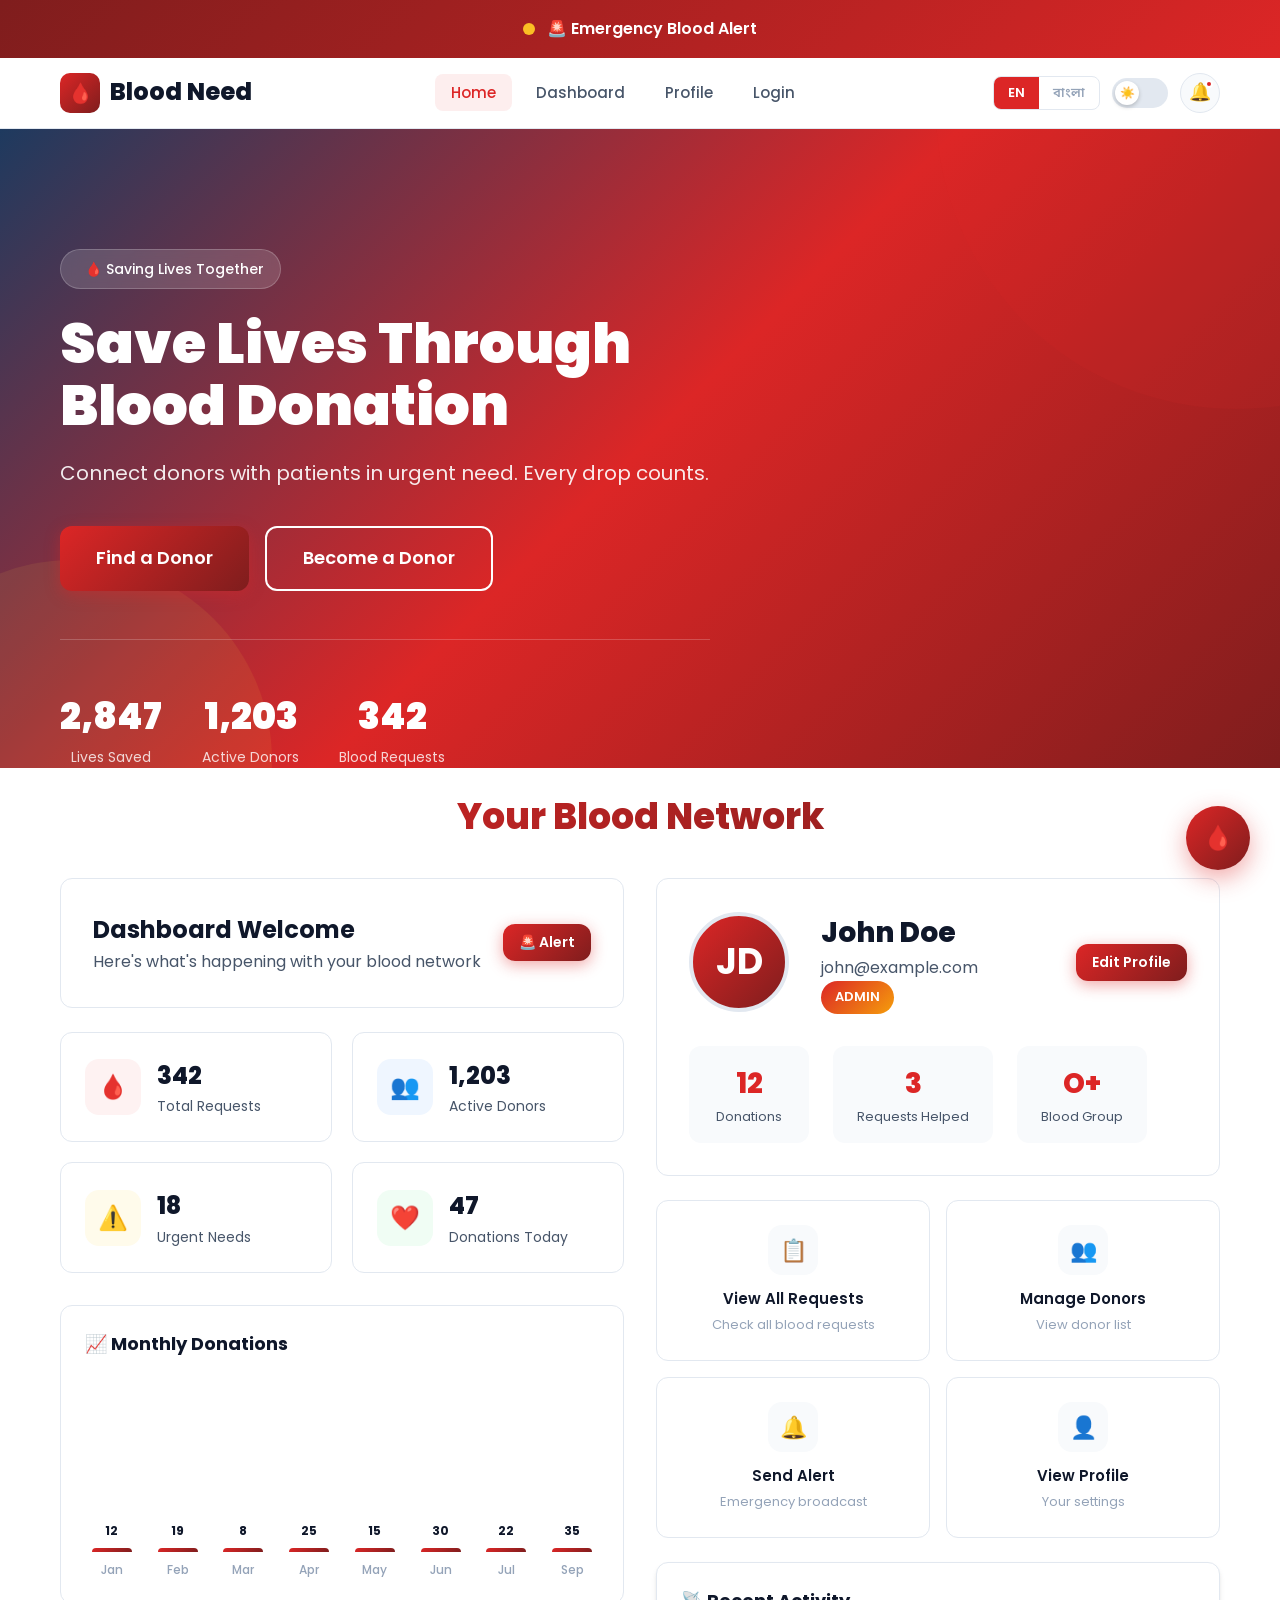
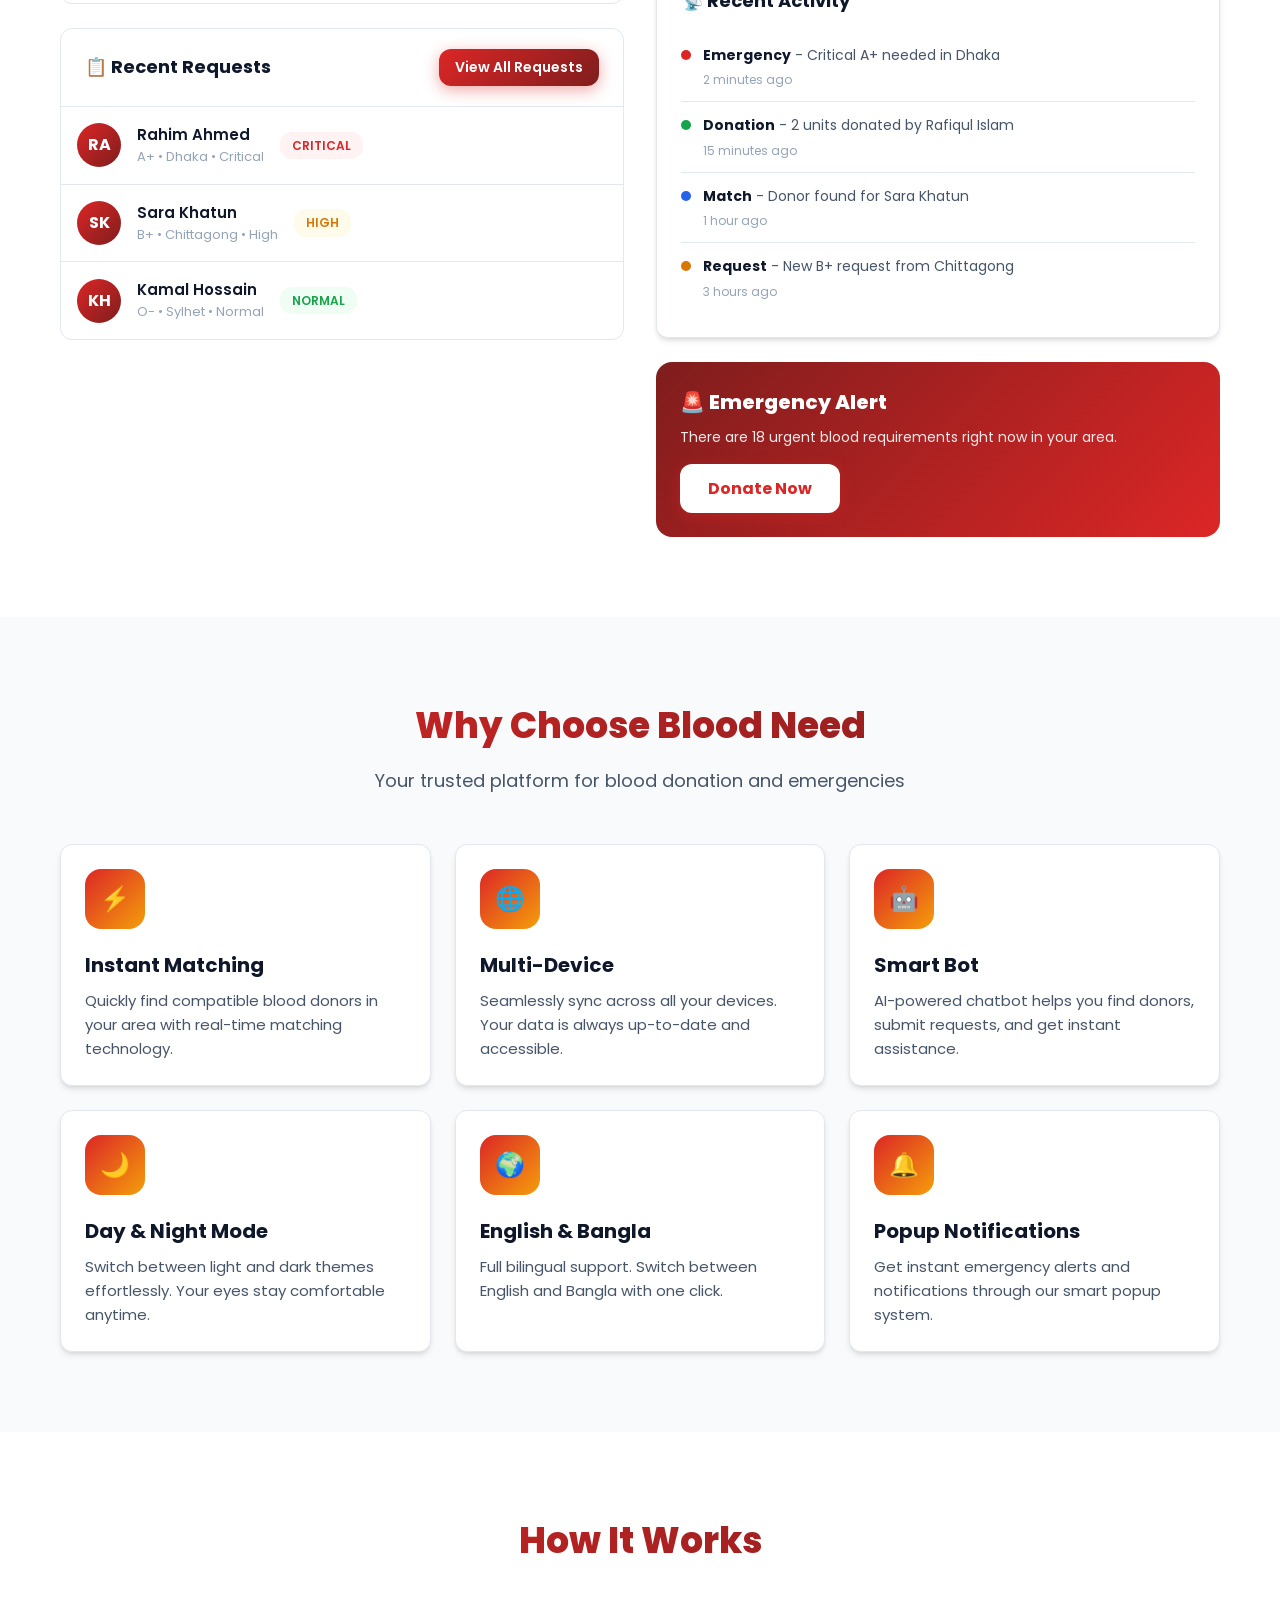
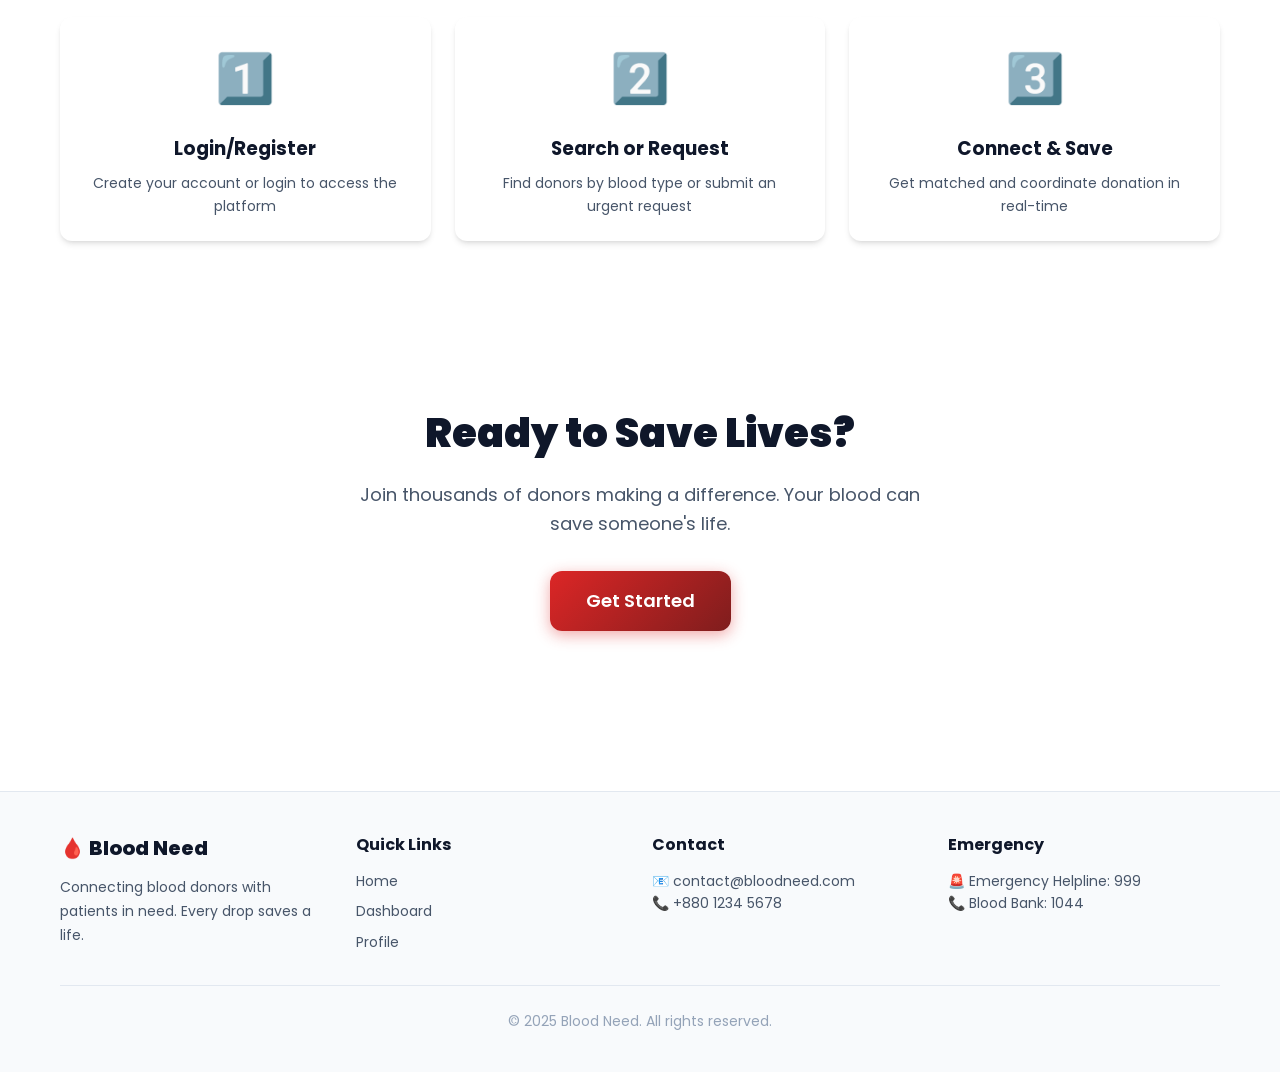
==== index.html @ 708a399f "feat: Blood Need mini project - dashboard, profile, bot, theme, i18n" ====
<!DOCTYPE html>
<html lang="en" data-theme="light">
<head>
    <meta charset="UTF-8">
    <meta name="viewport" content="width=device-width, initial-scale=1.0">
    <title>Blood Need - Save Lives Through Donation</title>
    <link rel="stylesheet" href="resources/static/css/style.css">
    <link rel="stylesheet" href="resources/static/css/dashboard.css">
    <link rel="stylesheet" href="resources/static/css/profile.css">
    <script src="resources/static/js/i18n.js" defer></script>
    <script src="resources/static/js/main.js" defer></script>
    <script src="resources/static/js/bot.js" defer></script>
</head>
<body>
    <!-- Emergency Banner -->
    <div class="emergency-banner">
        <div class="container">
            <span class="pulse-dot"></span>
            <span>🚨 Emergency Blood Alert</span>
        </div>
    </div>

    <!-- Navigation -->
    <nav class="navbar" id="navbar">
        <div class="nav-container">
            <a href="index.html" class="nav-brand">
                <div class="logo-icon">🩸</div>
                <span>Blood Need</span>
            </a>
            <ul class="nav-links">
                <li><a href="index.html" class="active">Home</a></li>
                <li><a href="dashboard.html">Dashboard</a></li>
                <li><a href="profile.html">Profile</a></li>
                <li><a href="login.html">Login</a></li>
            </ul>
            <div class="nav-actions">
            </div>
        </div>
    </nav>

    <!-- Hero Section -->
    <section class="hero" style="padding-bottom:0;">
        <div class="container">
            <div class="hero-content">
                <div class="hero-badge">
                    <span class="pulse-dot"></span>
                    <span>🩸 Saving Lives Together</span>
                </div>
                <h1 data-i18n="heroTitle">Save Lives Through Blood Donation</h1>
                <p data-i18n="heroSubtitle">Connect donors with patients in urgent need. Every drop counts. Join thousands who make a difference every day.</p>
                <div class="hero-buttons">
                    <a href="dashboard.html" class="btn btn-primary btn-lg" data-i18n="findDonor">Find a Donor</a>
                    <a href="login.html" class="btn btn-outline btn-lg" data-i18n="becomeDonor">Become a Donor</a>
                </div>
                <div class="hero-stats">
                    <div class="stat-item">
                        <div class="stat-number">2,847</div>
                        <div class="stat-label" data-i18n="livesSaved">Lives Saved</div>
                    </div>
                    <div class="stat-item">
                        <div class="stat-number">1,203</div>
                        <div class="stat-label" data-i18n="activeDonors">Active Donors</div>
                    </div>
                    <div class="stat-item">
                        <div class="stat-number">342</div>
                        <div class="stat-label" data-i18n="bloodRequests">Blood Requests</div>
                    </div>
                </div>
            </div>
        </div>
    </section>

    <!-- Dashboard + Profile Combined Section -->
    <section class="section" style="padding-top:20px;">
        <div class="container">
            <h2 class="section-title" style="margin-bottom:32px;">Your Blood Network</h2>
            <div class="grid-2" style="gap:32px;">
                
                <!-- Dashboard Side -->
                <div>
                    <div class="dashboard-welcome" style="margin-bottom:24px;">
                        <div>
                            <h2 data-i18n="dashboardWelcome">Dashboard Welcome</h2>
                            <p class="text-secondary" data-i18n="dashboardSubtitle">Your blood network overview</p>
                        </div>
                        <button class="btn btn-primary btn-sm" onclick="showEmergency()">🚨 Alert</button>
                    </div>

                    <!-- Stats -->
                    <div class="stats-grid" id="homeStats">
                        <div class="stat-card">
                            <div class="stat-icon red">🩸</div>
                            <div class="stat-info">
                                <h4>342</h4>
                                <p>Total Requests</p>
                            </div>
                        </div>
                        <div class="stat-card">
                            <div class="stat-icon blue">👥</div>
                            <div class="stat-info">
                                <h4>1,203</h4>
                                <p>Active Donors</p>
                            </div>
                        </div>
                        <div class="stat-card">
                            <div class="stat-icon yellow">⚠️</div>
                            <div class="stat-info">
                                <h4>18</h4>
                                <p>Urgent Needs</p>
                            </div>
                        </div>
                        <div class="stat-card">
                            <div class="stat-icon green">❤️</div>
                            <div class="stat-info">
                                <h4>47</h4>
                                <p>Donations Today</p>
                            </div>
                        </div>
                    </div>

                    <!-- Chart -->
                    <div class="chart-area" style="margin-bottom:24px;">
                        <h3>📈 Monthly Donations</h3>
                        <div class="chart-bars">
                            <div class="chart-bar-wrapper"><div class="chart-bar-value">12</div><div class="chart-bar" style="height:30%"></div><div class="chart-bar-label">Jan</div></div>
                            <div class="chart-bar-wrapper"><div class="chart-bar-value">19</div><div class="chart-bar" style="height:48%"></div><div class="chart-bar-label">Feb</div></div>
                            <div class="chart-bar-wrapper"><div class="chart-bar-value">8</div><div class="chart-bar" style="height:20%"></div><div class="chart-bar-label">Mar</div></div>
                            <div class="chart-bar-wrapper"><div class="chart-bar-value">25</div><div class="chart-bar" style="height:63%"></div><div class="chart-bar-label">Apr</div></div>
                            <div class="chart-bar-wrapper"><div class="chart-bar-value">15</div><div class="chart-bar" style="height:38%"></div><div class="chart-bar-label">May</div></div>
                            <div class="chart-bar-wrapper"><div class="chart-bar-value">30</div><div class="chart-bar" style="height:75%"></div><div class="chart-bar-label">Jun</div></div>
                            <div class="chart-bar-wrapper"><div class="chart-bar-value">22</div><div class="chart-bar" style="height:55%"></div><div class="chart-bar-label">Jul</div></div>
                            <div class="chart-bar-wrapper"><div class="chart-bar-value">35</div><div class="chart-bar" style="height:88%"></div><div class="chart-bar-label">Sep</div></div>
                        </div>
                    </div>

                    <!-- Recent Requests -->
                    <div class="table-container">
                        <div class="table-header">
                            <h3>📋 Recent Requests</h3>
                            <button class="btn btn-sm btn-primary" data-i18n="viewRequests">View All</button>
                        </div>
                        <div class="donor-list-item">
                            <div class="donor-avatar">RA</div>
                            <div class="donor-info">
                                <h5>Rahim Ahmed</h5>
                                <p>A+ • Dhaka • Critical</p>
                            </div>
                            <span class="request-urgency critical">CRITICAL</span>
                        </div>
                        <div class="donor-list-item">
                            <div class="donor-avatar">SK</div>
                            <div class="donor-info">
                                <h5>Sara Khatun</h5>
                                <p>B+ • Chittagong • High</p>
                            </div>
                            <span class="request-urgency high">HIGH</span>
                        </div>
                        <div class="donor-list-item">
                            <div class="donor-avatar">KH</div>
                            <div class="donor-info">
                                <h5>Kamal Hossain</h5>
                                <p>O- • Sylhet • Normal</p>
                            </div>
                            <span class="request-urgency normal">NORMAL</span>
                        </div>
                    </div>
                </div>

                <!-- Profile Side -->
                <div>
                    <div class="profile-card">
                        <div class="profile-header">
                            <div class="profile-avatar" id="homeProfileAvatar">JD</div>
                            <div class="profile-info">
                                <h1 id="homeProfileName">John Doe</h1>
                                <p class="text-secondary" id="homeProfileEmail">john@example.com</p>
                                <span class="profile-role-badge admin" id="homeProfileRole">ADMIN</span>
                            </div>
                            <button class="btn btn-primary btn-sm" style="margin-left:auto;" onclick="window.location.href='profile.html'">Edit Profile</button>
                        </div>
                        <div class="profile-stats-row">
                            <div class="profile-stat-mini">
                                <div class="number">12</div>
                                <div class="label">Donations</div>
                            </div>
                            <div class="profile-stat-mini">
                                <div class="number">3</div>
                                <div class="label">Requests Helped</div>
                            </div>
                            <div class="profile-stat-mini">
                                <div class="number">O+</div>
                                <div class="label">Blood Group</div>
                            </div>
                        </div>
                    </div>

                    <!-- Quick Actions -->
                    <div class="quick-actions" style="margin-bottom:24px;">
                        <div class="quick-action-card" onclick="window.location.href='dashboard.html'">
                            <div class="qa-icon">📋</div>
                            <h4 data-i18n="viewRequests">View Requests</h4>
                            <p>Check all blood requests</p>
                        </div>
                        <div class="quick-action-card">
                            <div class="qa-icon">👥</div>
                            <h4 data-i18n="manageDonors">Manage Donors</h4>
                            <p>View donor list</p>
                        </div>
                        <div class="quick-action-card">
                            <div class="qa-icon">🔔</div>
                            <h4 data-i18n="sendAlert">Send Alert</h4>
                            <p>Emergency broadcast</p>
                        </div>
                        <div class="quick-action-card" onclick="window.location.href='profile.html'">
                            <div class="qa-icon">👤</div>
                            <h4 data-i18n="viewProfile">Profile</h4>
                            <p>Your settings</p>
                        </div>
                    </div>

                    <!-- Activity -->
                    <div class="card">
                        <h3 style="font-size:18px;font-weight:700;margin-bottom:16px;">📡 Recent Activity</h3>
                        <div class="activity-item">
                            <div class="activity-dot red"></div>
                            <div>
                                <div class="activity-text"><strong>Emergency</strong> - Critical A+ needed in Dhaka</div>
                                <div class="activity-time">2 minutes ago</div>
                            </div>
                        </div>
                        <div class="activity-item">
                            <div class="activity-dot green"></div>
                            <div>
                                <div class="activity-text"><strong>Donation</strong> - 2 units donated by Rafiqul Islam</div>
                                <div class="activity-time">15 minutes ago</div>
                            </div>
                        </div>
                        <div class="activity-item">
                            <div class="activity-dot blue"></div>
                            <div>
                                <div class="activity-text"><strong>Match</strong> - Donor found for Sara Khatun</div>
                                <div class="activity-time">1 hour ago</div>
                            </div>
                        </div>
                        <div class="activity-item">
                            <div class="activity-dot yellow"></div>
                            <div>
                                <div class="activity-text"><strong>Request</strong> - New B+ request from Chittagong</div>
                                <div class="activity-time">3 hours ago</div>
                            </div>
                        </div>
                    </div>

                    <!-- Emergency Alert Card -->
                    <div style="background:linear-gradient(135deg,#7f1d1d,#dc2626);border-radius:16px;padding:24px;margin-top:24px;color:white;">
                        <h3 style="font-size:20px;font-weight:800;margin-bottom:8px;">🚨 Emergency Alert</h3>
                        <p style="opacity:0.9;font-size:14px;margin-bottom:16px;">There are 18 urgent blood requirements right now in your area.</p>
                        <button class="btn btn-primary" style="background:white;color:#dc2626;font-weight:700;" onclick="showEmergency()">Donate Now</button>
                    </div>
                </div>
            </div>
        </div>
    </section>

    <!-- Features Section -->
    <section class="section" style="background: var(--bg-secondary);">
        <div class="container">
            <h2 class="section-title" data-i18n="whyUs">Why Choose Blood Need</h2>
            <p class="section-subtitle">Your trusted platform for blood donation and emergencies</p>
            <div class="grid-3">
                <div class="card feature-card">
                    <div class="feature-icon">⚡</div>
                    <h3 data-i18n="feature1Title">Instant Matching</h3>
                    <p data-i18n="feature1Desc">Quickly find compatible blood donors in your area with real-time matching technology.</p>
                </div>
                <div class="card feature-card">
                    <div class="feature-icon">🌐</div>
                    <h3 data-i18n="feature2Title">Multi-Device</h3>
                    <p data-i18n="feature2Desc">Seamlessly sync across all your devices. Your data is always up-to-date and accessible.</p>
                </div>
                <div class="card feature-card">
                    <div class="feature-icon">🤖</div>
                    <h3 data-i18n="feature3Title">Smart Bot</h3>
                    <p data-i18n="feature3Desc">AI-powered chatbot helps you find donors, submit requests, and get instant assistance.</p>
                </div>
                <div class="card feature-card">
                    <div class="feature-icon">🌙</div>
                    <h3>Day & Night Mode</h3>
                    <p>Switch between light and dark themes effortlessly. Your eyes stay comfortable anytime.</p>
                </div>
                <div class="card feature-card">
                    <div class="feature-icon">🌍</div>
                    <h3>English & Bangla</h3>
                    <p>Full bilingual support. Switch between English and Bangla with one click.</p>
                </div>
                <div class="card feature-card">
                    <div class="feature-icon">🔔</div>
                    <h3>Popup Notifications</h3>
                    <p>Get instant emergency alerts and notifications through our smart popup system.</p>
                </div>
            </div>
        </div>
    </section>

    <!-- How It Works -->
    <section class="section">
        <div class="container">
            <h2 class="section-title">How It Works</h2>
            <div class="grid-3" style="margin-top: 48px;">
                <div class="card text-center" style="border: none;">
                    <div style="font-size:48px;margin-bottom:16px;">1️⃣</div>
                    <h3>Login/Register</h3>
                    <p style="color:var(--text-secondary);margin-top:8px;font-size:14px;">Create your account or login to access the platform</p>
                </div>
                <div class="card text-center" style="border: none;">
                    <div style="font-size:48px;margin-bottom:16px;">2️⃣</div>
                    <h3>Search or Request</h3>
                    <p style="color:var(--text-secondary);margin-top:8px;font-size:14px;">Find donors by blood type or submit an urgent request</p>
                </div>
                <div class="card text-center" style="border: none;">
                    <div style="font-size:48px;margin-bottom:16px;">3️⃣</div>
                    <h3>Connect & Save</h3>
                    <p style="color:var(--text-secondary);margin-top:8px;font-size:14px;">Get matched and coordinate donation in real-time</p>
                </div>
            </div>
        </div>
    </section>

    <!-- CTA -->
    <section class="section" style="padding: 80px 0;">
        <div class="container text-center">
            <h2 style="font-size:40px;font-weight:900;margin-bottom:16px;">Ready to Save Lives?</h2>
            <p style="color:var(--text-secondary);font-size:18px;margin-bottom:32px;max-width:600px;margin-left:auto;margin-right:auto;">Join thousands of donors making a difference. Your blood can save someone's life.</p>
            <a href="login.html" class="btn btn-primary btn-lg">Get Started</a>
        </div>
    </section>

    <!-- Footer -->
    <footer style="background: var(--bg-secondary); border-top: 1px solid var(--border); padding: 40px 0; margin-top: 80px;">
        <div class="container">
            <div class="grid-4">
                <div>
                    <h3 style="font-size:20px;font-weight:800;margin-bottom:12px;">🩸 Blood Need</h3>
                    <p style="color:var(--text-secondary);font-size:14px;line-height:1.7;">Connecting blood donors with patients in need. Every drop saves a life.</p>
                </div>
                <div>
                    <h4 style="font-weight:700;margin-bottom:12px;">Quick Links</h4>
                    <div style="display:flex;flex-direction:column;gap:8px;">
                        <a href="index.html" style="color:var(--text-secondary);text-decoration:none;font-size:14px;">Home</a>
                        <a href="dashboard.html" style="color:var(--text-secondary);text-decoration:none;font-size:14px;">Dashboard</a>
                        <a href="profile.html" style="color:var(--text-secondary);text-decoration:none;font-size:14px;">Profile</a>
                    </div>
                </div>
                <div>
                    <h4 style="font-weight:700;margin-bottom:12px;">Contact</h4>
                    <p style="color:var(--text-secondary);font-size:14px;">📧 contact@bloodneed.com</p>
                    <p style="color:var(--text-secondary);font-size:14px;">📞 +880 1234 5678</p>
                </div>
                <div>
                    <h4 style="font-weight:700;margin-bottom:12px;">Emergency</h4>
                    <p style="color:var(--text-secondary);font-size:14px;">🚨 Emergency Helpline: 999</p>
                    <p style="color:var(--text-secondary);font-size:14px;">📞 Blood Bank: 1044</p>
                </div>
            </div>
            <div style="text-align:center;margin-top:32px;padding-top:24px;border-top:1px solid var(--border);color:var(--text-muted);font-size:14px;">
                © 2025 Blood Need. All rights reserved.
            </div>
        </div>
    </footer>

    <script>
        document.addEventListener('DOMContentLoaded', function() {
            if (typeof BloodBot !== 'undefined') new BloodBot();
            if (typeof ThemeManager !== 'undefined') new ThemeManager();
            if (typeof LanguageManager !== 'undefined') new LanguageManager();
            
            // Set profile data from localStorage
            const user = JSON.parse(localStorage.getItem('bloodneed_user') || 'null');
            if (user) {
                const avatar = document.getElementById('homeProfileAvatar');
                const name = document.getElementById('homeProfileName');
                const email = document.getElementById('homeProfileEmail');
                const role = document.getElementById('homeProfileRole');
                if (avatar) avatar.textContent = user.name.charAt(0).toUpperCase();
                if (name) name.textContent = user.name;
                if (email) email.textContent = user.email;
                if (role) {
                    role.textContent = (user.role || 'user').toUpperCase();
                    role.className = 'profile-role-badge ' + (user.role || 'user');
                }
            }
        });

        function showEmergency() {
            const popup = document.createElement('div');
            popup.className = 'emergency-popup show';
            popup.innerHTML = `
                <div class="emergency-card">
                    <div class="emergency-icon">🚨</div>
                    <h2>Urgent: Blood Emergency!</h2>
                    <p>There is an urgent blood requirement in your area.</p>
                    <div style="display:flex;gap:12px;justify-content:center;flex-wrap:wrap;">
                        <button class="btn btn-primary" onclick="this.closest('.emergency-popup').remove()">Donate Now</button>
                        <button class="btn btn-secondary" onclick="this.closest('.emergency-popup').remove()">Remind Later</button>
                    </div>
                </div>
            `;
            document.body.appendChild(popup);
        }
    </script>
</body>
</html>
---- resources/static/css/style.css ----
@import url('https://fonts.googleapis.com/css2?family=Poppins:wght@300;400;500;600;700;800;900&family=Noto+Sans+Bengali:wght@300;400;500;600;700;800;900&display=swap');

:root {
    --primary: #dc2626;
    --primary-dark: #b91c1c;
    --primary-light: #fca5a5;
    --secondary: #1e40af;
    --accent: #f59e0b;
    --bg-primary: #ffffff;
    --bg-secondary: #f8fafc;
    --bg-card: #ffffff;
    --text-primary: #0f172a;
    --text-secondary: #475569;
    --text-muted: #94a3b8;
    --border: #e2e8f0;
    --shadow: 0 4px 6px -1px rgba(0,0,0,0.1), 0 2px 4px -2px rgba(0,0,0,0.1);
    --shadow-lg: 0 10px 15px -3px rgba(0,0,0,0.1), 0 4px 6px -4px rgba(0,0,0,0.1);
    --shadow-xl: 0 20px 25px -5px rgba(0,0,0,0.1), 0 8px 10px -6px rgba(0,0,0,0.1);
    --gradient-primary: linear-gradient(135deg, #dc2626, #7f1d1d);
    --gradient-hero: linear-gradient(135deg, #1e3a5f 0%, #dc2626 50%, #7f1d1d 100%);
    --radius: 12px;
    --radius-lg: 20px;
    --transition: all 0.3s cubic-bezier(0.4, 0, 0.2, 1);
}

[data-theme="dark"] {
    --bg-primary: #0f172a;
    --bg-secondary: #1e293b;
    --bg-card: #1e293b;
    --text-primary: #f1f5f9;
    --text-secondary: #cbd5e1;
    --text-muted: #64748b;
    --border: #334155;
    --shadow: 0 4px 6px -1px rgba(0,0,0,0.4), 0 2px 4px -2px rgba(0,0,0,0.3);
    --shadow-lg: 0 10px 15px -3px rgba(0,0,0,0.4), 0 4px 6px -4px rgba(0,0,0,0.3);
    --shadow-xl: 0 20px 25px -5px rgba(0,0,0,0.4), 0 8px 10px -6px rgba(0,0,0,0.3);
}

html {
    scroll-behavior: smooth;
}

* {
    margin: 0;
    padding: 0;
    box-sizing: border-box;
}

body {
    font-family: 'Poppins', 'Noto Sans Bengali', sans-serif;
    background-color: var(--bg-primary);
    color: var(--text-primary);
    line-height: 1.6;
    transition: var(--transition);
    overflow-x: hidden;
}

.container {
    max-width: 1200px;
    margin: 0 auto;
    padding: 0 20px;
}

.btn {
    display: inline-flex;
    align-items: center;
    justify-content: center;
    gap: 8px;
    padding: 12px 28px;
    border: none;
    border-radius: var(--radius);
    font-size: 16px;
    font-weight: 600;
    cursor: pointer;
    transition: var(--transition);
    text-decoration: none;
    font-family: inherit;
}

.btn-primary {
    background: var(--gradient-primary);
    color: white;
    box-shadow: 0 4px 15px rgba(220, 38, 38, 0.4);
}

.btn-primary:hover {
    transform: translateY(-2px);
    box-shadow: 0 6px 20px rgba(220, 38, 38, 0.5);
}

.btn-secondary {
    background: var(--bg-secondary);
    color: var(--text-primary);
    border: 2px solid var(--border);
}

.btn-secondary:hover {
    border-color: var(--primary);
    color: var(--primary);
}

.btn-outline {
    background: transparent;
    color: white;
    border: 2px solid white;
}

.btn-outline:hover {
    background: white;
    color: var(--primary);
}

.btn-lg {
    padding: 16px 36px;
    font-size: 18px;
}

.btn-sm {
    padding: 8px 16px;
    font-size: 14px;
}

.badge {
    display: inline-flex;
    align-items: center;
    padding: 4px 12px;
    border-radius: 20px;
    font-size: 12px;
    font-weight: 600;
}

.badge-danger {
    background: #fef2f2;
    color: #dc2626;
}

.badge-success {
    background: #f0fdf4;
    color: #16a34a;
}

.badge-warning {
    background: #fffbeb;
    color: #d97706;
}

[data-theme="dark"] .badge-danger { background: #450a0a; color: #fca5a5; }
[data-theme="dark"] .badge-success { background: #052e16; color: #86efac; }
[data-theme="dark"] .badge-warning { background: #422006; color: #fcd34d; }

.card {
    background: var(--bg-card);
    border: 1px solid var(--border);
    border-radius: var(--radius);
    padding: 24px;
    box-shadow: var(--shadow);
    transition: var(--transition);
}

.card:hover {
    box-shadow: var(--shadow-lg);
    transform: translateY(-2px);
}

.section {
    padding: 80px 0;
}

.section-title {
    font-size: 36px;
    font-weight: 800;
    text-align: center;
    margin-bottom: 12px;
    background: var(--gradient-primary);
    -webkit-background-clip: text;
    -webkit-text-fill-color: transparent;
    background-clip: text;
}

.section-subtitle {
    text-align: center;
    color: var(--text-secondary);
    font-size: 18px;
    margin-bottom: 48px;
}

.grid-2 {
    display: grid;
    grid-template-columns: repeat(2, 1fr);
    gap: 30px;
}

.grid-3 {
    display: grid;
    grid-template-columns: repeat(3, 1fr);
    gap: 24px;
}

.grid-4 {
    display: grid;
    grid-template-columns: repeat(4, 1fr);
    gap: 24px;
}

.flex { display: flex; }
.flex-center { display: flex; align-items: center; justify-content: center; }
.flex-between { display: flex; align-items: center; justify-content: space-between; }
.flex-col { flex-direction: column; }
.gap-2 { gap: 8px; }
.gap-4 { gap: 16px; }
.gap-8 { gap: 24px; }
.text-center { text-align: center; }
.text-primary { color: var(--primary); }
.text-secondary { color: var(--text-secondary); }
.font-bold { font-weight: 700; }
.font-600 { font-weight: 600; }
.text-lg { font-size: 18px; }
.text-xl { font-size: 20px; }
.text-2xl { font-size: 24px; }
.text-3xl { font-size: 32px; }
.mt-2 { margin-top: 8px; }
.mt-4 { margin-top: 16px; }
.mt-8 { margin-top: 32px; }
.mb-2 { margin-bottom: 8px; }
.mb-4 { margin-bottom: 16px; }
.mb-8 { margin-bottom: 32px; }
.w-full { width: 100%; }

.form-group {
    margin-bottom: 20px;
}

.form-label {
    display: block;
    margin-bottom: 8px;
    font-weight: 600;
    color: var(--text-primary);
    font-size: 14px;
}

.form-input {
    width: 100%;
    padding: 12px 16px;
    border: 2px solid var(--border);
    border-radius: var(--radius);
    font-size: 16px;
    font-family: inherit;
    background: var(--bg-primary);
    color: var(--text-primary);
    transition: var(--transition);
}

.form-input:focus {
    outline: none;
    border-color: var(--primary);
    box-shadow: 0 0 0 3px rgba(220, 38, 38, 0.1);
}

.form-input::placeholder {
    color: var(--text-muted);
}

.alert {
    padding: 16px 20px;
    border-radius: var(--radius);
    margin-bottom: 16px;
    display: flex;
    align-items: center;
    gap: 12px;
}

.alert-danger {
    background: #fef2f2;
    border: 1px solid #fecaca;
    color: #dc2626;
}

.alert-success {
    background: #f0fdf4;
    border: 1px: #bbf7d0;
    color: #16a34a;
}

[data-theme="dark"] .alert-danger { background: #450a0a; border-color: #7f1d1d; }
[data-theme="dark"] .alert-success { background: #052e16; border-color: #14532d; }

/* Navigation */
.navbar {
    background: var(--bg-primary);
    border-bottom: 1px solid var(--border);
    padding: 0;
    position: sticky;
    top: 0;
    z-index: 1000;
    transition: var(--transition);
}

.navbar.scrolled {
    box-shadow: var(--shadow);
    background: var(--bg-primary);
}

.nav-container {
    max-width: 1200px;
    margin: 0 auto;
    padding: 0 20px;
    display: flex;
    align-items: center;
    justify-content: space-between;
    height: 70px;
}

.nav-brand {
    display: flex;
    align-items: center;
    gap: 10px;
    font-size: 24px;
    font-weight: 800;
    color: var(--text-primary);
    text-decoration: none;
}

.nav-brand .logo-icon {
    width: 40px;
    height: 40px;
    background: var(--gradient-primary);
    border-radius: 10px;
    display: flex;
    align-items: center;
    justify-content: center;
    color: white;
    font-size: 20px;
}

.nav-links {
    display: flex;
    align-items: center;
    gap: 8px;
    list-style: none;
}

.nav-links a {
    text-decoration: none;
    color: var(--text-secondary);
    font-weight: 500;
    padding: 8px 16px;
    border-radius: 8px;
    transition: var(--transition);
    font-size: 15px;
}

.nav-links a:hover, .nav-links a.active {
    color: var(--primary);
    background: rgba(220, 38, 38, 0.08);
}

[data-theme="dark"] .nav-links a:hover, [data-theme="dark"] .nav-links a.active {
    background: rgba(220, 38, 38, 0.15);
}

.nav-actions {
    display: flex;
    align-items: center;
    gap: 12px;
}

/* Theme Toggle */
.theme-toggle {
    width: 56px;
    height: 30px;
    background: var(--border);
    border-radius: 15px;
    position: relative;
    cursor: pointer;
    transition: var(--transition);
    border: none;
}

.theme-toggle.active {
    background: var(--primary);
}

.theme-toggle .toggle-circle {
    width: 24px;
    height: 24px;
    background: white;
    border-radius: 50%;
    position: absolute;
    top: 3px;
    left: 3px;
    transition: var(--transition);
    display: flex;
    align-items: center;
    justify-content: center;
    font-size: 12px;
    box-shadow: 0 2px 4px rgba(0,0,0,0.2);
}

[data-theme="dark"] .theme-toggle .toggle-circle {
    left: 29px;
}

/* Language Toggle */
.lang-toggle {
    display: flex;
    align-items: center;
    border: 1px solid var(--border);
    border-radius: 8px;
    overflow: hidden;
}

.lang-btn {
    padding: 6px 14px;
    border: none;
    background: transparent;
    font-size: 13px;
    font-weight: 600;
    cursor: pointer;
    transition: var(--transition);
    color: var(--text-muted);
    font-family: inherit;
}

.lang-btn.active {
    background: var(--primary);
    color: white;
}

/* Notification Bell */
.notification-bell {
    position: relative;
    cursor: pointer;
    width: 40px;
    height: 40px;
    border-radius: 50%;
    display: flex;
    align-items: center;
    justify-content: center;
    background: var(--bg-secondary);
    border: 1px solid var(--border);
    transition: var(--transition);
    font-size: 18px;
}

.notification-bell:hover {
    background: rgba(220, 38, 38, 0.1);
    border-color: var(--primary);
}

.notification-dot {
    position: absolute;
    top: 6px;
    right: 6px;
    width: 8px;
    height: 8px;
    background: #dc2626;
    border-radius: 50%;
    border: 2px solid var(--bg-primary);
}

/* Hero Section */
.hero {
    background: var(--gradient-hero);
    color: white;
    padding: 120px 0 80px;
    position: relative;
    overflow: hidden;
}

.hero::before {
    content: '';
    position: absolute;
    top: -50%;
    right: -20%;
    width: 600px;
    height: 600px;
    background: rgba(220, 38, 38, 0.1);
    border-radius: 50%;
    animation: float 6s ease-in-out infinite;
}

.hero::after {
    content: '';
    position: absolute;
    bottom: -30%;
    left: -10%;
    width: 400px;
    height: 400px;
    background: rgba(253, 224, 71, 0.08);
    border-radius: 50%;
    animation: float 8s ease-in-out infinite reverse;
}

@keyframes float {
    0%, 100% { transform: translateY(0px); }
    50% { transform: translateY(-30px); }
}

.hero-content {
    position: relative;
    z-index: 1;
    max-width: 650px;
}

.hero-badge {
    display: inline-flex;
    align-items: center;
    gap: 8px;
    padding: 8px 16px;
    background: rgba(255,255,255,0.15);
    backdrop-filter: blur(10px);
    border-radius: 20px;
    font-size: 14px;
    font-weight: 500;
    margin-bottom: 24px;
    border: 1px solid rgba(255,255,255,0.2);
}

.hero h1 {
    font-size: 56px;
    font-weight: 900;
    line-height: 1.1;
    margin-bottom: 20px;
}

.hero p {
    font-size: 20px;
    opacity: 0.9;
    margin-bottom: 36px;
    line-height: 1.7;
}

.hero-buttons {
    display: flex;
    gap: 16px;
    flex-wrap: wrap;
}

.hero-stats {
    display: flex;
    gap: 40px;
    margin-top: 48px;
    padding-top: 48px;
    border-top: 1px solid rgba(255,255,255,0.2);
}

.stat-item {
    text-align: center;
}

.stat-item .stat-number {
    font-size: 36px;
    font-weight: 900;
}

.stat-item .stat-label {
    font-size: 14px;
    opacity: 0.8;
}

/* Features Section */
.feature-icon {
    width: 60px;
    height: 60px;
    background: linear-gradient(135deg, #dc2626, #f59e0b);
    border-radius: 16px;
    display: flex;
    align-items: center;
    justify-content: center;
    font-size: 24px;
    margin-bottom: 20px;
    color: white;
}

.feature-card h3 {
    font-size: 20px;
    font-weight: 700;
    margin-bottom: 8px;
}

.feature-card p {
    color: var(--text-secondary);
    font-size: 15px;
    line-height: 1.6;
}

/* Emergency Banner */
.emergency-banner {
    background: linear-gradient(135deg, #7f1d1d, #dc2626);
    color: white;
    padding: 16px 0;
    animation: pulse-banner 2s ease-in-out infinite;
}

@keyframes pulse-banner {
    0%, 100% { opacity: 1; }
    50% { opacity: 0.85; }
}

.emergency-banner .container {
    display: flex;
    align-items: center;
    justify-content: center;
    gap: 12px;
    font-weight: 600;
    font-size: 16px;
}

.emergency-banner .pulse-dot {
    width: 12px;
    height: 12px;
    background: #fbbf24;
    border-radius: 50%;
    animation: pulse-dot 1.5s ease-in-out infinite;
}

@keyframes pulse-dot {
    0%, 100% { transform: scale(1); opacity: 1; }
    50% { transform: scale(1.5); opacity: 0.5; }
}

/* Dashboard Styles */
.dashboard-layout {
    display: flex;
    min-height: calc(100vh - 70px);
}

.sidebar {
    width: 260px;
    background: var(--bg-card);
    border-right: 1px solid var(--border);
    padding: 24px 16px;
    transition: var(--transition);
    position: fixed;
    height: calc(100vh - 70px);
    overflow-y: auto;
}

.sidebar-logo {
    display: flex;
    align-items: center;
    gap: 10px;
    font-size: 20px;
    font-weight: 800;
    padding: 0 12px 24px;
    border-bottom: 1px solid var(--border);
    margin-bottom: 24px;
}

.sidebar-nav {
    list-style: none;
}

.sidebar-nav li {
    margin-bottom: 4px;
}

.sidebar-nav a {
    display: flex;
    align-items: center;
    gap: 12px;
    padding: 12px 16px;
    border-radius: 10px;
    text-decoration: none;
    color: var(--text-secondary);
    font-weight: 500;
    transition: var(--transition);
    font-size: 15px;
}

.sidebar-nav a:hover, .sidebar-nav a.active {
    background: rgba(220, 38, 38, 0.08);
    color: var(--primary);
}

[data-theme="dark"] .sidebar-nav a:hover, [data-theme="dark"] .sidebar-nav a.active {
    background: rgba(220, 38, 38, 0.15);
}

.sidebar-nav a .nav-icon {
    width: 36px;
    height: 36px;
    background: var(--bg-secondary);
    border-radius: 10px;
    display: flex;
    align-items: center;
    justify-content: center;
    font-size: 16px;
}

.sidebar-nav a.active .nav-icon {
    background: var(--primary);
    color: white;
}

.main-content {
    flex: 1;
    margin-left: 260px;
    padding: 32px;
}

.dashboard-header {
    display: flex;
    align-items: center;
    justify-content: space-between;
    margin-bottom: 32px;
    flex-wrap: wrap;
    gap: 16px;
}

.dashboard-header h1 {
    font-size: 28px;
    font-weight: 800;
}

.stats-grid {
    display: grid;
    grid-template-columns: repeat(auto-fit, minmax(240px, 1fr));
    gap: 20px;
    margin-bottom: 32px;
}

.stat-card {
    background: var(--bg-card);
    border: 1px solid var(--border);
    border-radius: var(--radius);
    padding: 24px;
    display: flex;
    align-items: center;
    gap: 16px;
    transition: var(--transition);
}

.stat-card:hover {
    box-shadow: var(--shadow-lg);
    transform: translateY(-2px);
}

.stat-card .stat-icon {
    width: 56px;
    height: 56px;
    border-radius: 14px;
    display: flex;
    align-items: center;
    justify-content: center;
    font-size: 24px;
}

.stat-card .stat-icon.red { background: #fef2f2; color: #dc2626; }
.stat-card .stat-icon.blue { background: #eff6ff; color: #2563eb; }
.stat-card .stat-icon.green { background: #f0fdf4; color: #16a34a; }
.stat-card .stat-icon.yellow { background: #fffbeb; color: #d97706; }

[data-theme="dark"] .stat-card .stat-icon.red { background: #450a0a; }
[data-theme="dark"] .stat-card .stat-icon.blue { background: #1e3a5f; }
[data-theme="dark"] .stat-card .stat-icon.green { background: #052e16; }
[data-theme="dark"] .stat-card .stat-icon.yellow { background: #422006; }

.stat-card .stat-info h4 {
    font-size: 24px;
    font-weight: 800;
}

.stat-card .stat-info p {
    color: var(--text-secondary);
    font-size: 14px;
}

/* Table */
.table-container {
    background: var(--bg-card);
    border: 1px solid var(--border);
    border-radius: var(--radius);
    overflow: hidden;
}

.table-header {
    padding: 20px 24px;
    border-bottom: 1px solid var(--border);
    display: flex;
    align-items: center;
    justify-content: space-between;
    flex-wrap: wrap;
    gap: 12px;
}

.table-header h3 {
    font-size: 18px;
    font-weight: 700;
}

table {
    width: 100%;
    border-collapse: collapse;
}

th, td {
    padding: 14px 20px;
    text-align: left;
    font-size: 14px;
}

th {
    background: var(--bg-secondary);
    font-weight: 600;
    color: var(--text-secondary);
    font-size: 12px;
    text-transform: uppercase;
    letter-spacing: 0.5px;
}

td {
    border-top: 1px solid var(--border);
}

/* Profile Page */
.profile-header {
    display: flex;
    align-items: center;
    gap: 32px;
    margin-bottom: 32px;
    flex-wrap: wrap;
}

.profile-avatar {
    width: 100px;
    height: 100px;
    border-radius: 50%;
    background: var(--gradient-primary);
    display: flex;
    align-items: center;
    justify-content: center;
    font-size: 36px;
    color: white;
    font-weight: 700;
    flex-shrink: 0;
    border: 4px solid var(--border);
}

.profile-info h1 {
    font-size: 28px;
    font-weight: 800;
}

.profile-info p {
    color: var(--text-secondary);
    font-size: 16px;
}

.profile-tabs {
    display: flex;
    gap: 4px;
    border-bottom: 2px solid var(--border);
    margin-bottom: 32px;
}

.profile-tab {
    padding: 12px 24px;
    border: none;
    background: transparent;
    font-size: 15px;
    font-weight: 600;
    color: var(--text-secondary);
    cursor: pointer;
    border-bottom: 3px solid transparent;
    margin-bottom: -2px;
    transition: var(--transition);
    font-family: inherit;
}

.profile-tab:hover {
    color: var(--primary);
}

.profile-tab.active {
    color: var(--primary);
    border-bottom-color: var(--primary);
}

/* Bot/Popup Styles */
.bot-widget {
    position: fixed;
    bottom: 30px;
    right: 30px;
    z-index: 9999;
}

.bot-trigger {
    width: 64px;
    height: 64px;
    background: var(--gradient-primary);
    border-radius: 50%;
    display: flex;
    align-items: center;
    justify-content: center;
    cursor: pointer;
    box-shadow: 0 8px 25px rgba(220, 38, 38, 0.4);
    transition: var(--transition);
    border: none;
    color: white;
    font-size: 24px;
}

.bot-trigger:hover {
    transform: scale(1.1);
    box-shadow: 0 12px 35px rgba(220, 38, 38, 0.5);
}

.bot-pulse {
    position: absolute;
    width: 64px;
    height: 64px;
    border-radius: 50%;
    background: var(--primary);
    opacity: 0;
    animation: bot-pulse-ring 2s ease-out infinite;
}

@keyframes bot-pulse-ring {
    0% { transform: scale(0.8); opacity: 0.6; }
    100% { transform: scale(1.8); opacity: 0; }
}

.bot-popup {
    position: absolute;
    bottom: 80px;
    right: 0;
    width: 380px;
    max-height: 500px;
    background: var(--bg-card);
    border-radius: var(--radius-lg);
    box-shadow: var(--shadow-xl);
    border: 1px solid var(--border);
    display: none;
    flex-direction: column;
    overflow: hidden;
    animation: slideUp 0.3s ease-out;
}

.bot-popup.show {
    display: flex;
}

@keyframes slideUp {
    from { transform: translateY(20px); opacity: 0; }
    to { transform: translateY(0); opacity: 1; }
}

.bot-popup-header {
    background: var(--gradient-primary);
    color: white;
    padding: 16px 20px;
    display: flex;
    align-items: center;
    justify-content: space-between;
}

.bot-popup-header h4 {
    font-size: 16px;
    font-weight: 700;
    display: flex;
    align-items: center;
    gap: 8px;
}

.bot-popup-close {
    background: rgba(255,255,255,0.2);
    border: none;
    color: white;
    width: 28px;
    height: 28px;
    border-radius: 50%;
    cursor: pointer;
    font-size: 16px;
    display: flex;
    align-items: center;
    justify-content: center;
    transition: var(--transition);
}

.bot-popup-close:hover {
    background: rgba(255,255,255,0.3);
}

.bot-popup-body {
    flex: 1;
    padding: 20px;
    overflow-y: auto;
    max-height: 350px;
}

.bot-message {
    margin-bottom: 16px;
    padding: 12px 16px;
    border-radius: 12px;
    max-width: 85%;
    font-size: 14px;
    line-height: 1.5;
}

.bot-message.bot {
    background: var(--bg-secondary);
    border-bottom-left-radius: 4px;
    align-self: flex-start;
}

.bot-message.user {
    background: var(--primary);
    color: white;
    margin-left: auto;
    border-bottom-right-radius: 4px;
}

.bot-input-area {
    padding: 16px;
    border-top: 1px solid var(--border);
    display: flex;
    gap: 8px;
}

.bot-input-area input {
    flex: 1;
    padding: 10px 14px;
    border: 2px solid var(--border);
    border-radius: 24px;
    font-size: 14px;
    font-family: inherit;
    background: var(--bg-primary);
    color: var(--text-primary);
    transition: var(--transition);
}

.bot-input-area input:focus {
    outline: none;
    border-color: var(--primary);
}

.bot-input-area button {
    width: 40px;
    height: 40px;
    background: var(--primary);
    border: none;
    border-radius: 50%;
    color: white;
    cursor: pointer;
    font-size: 16px;
    display: flex;
    align-items: center;
    justify-content: center;
    transition: var(--transition);
}

.bot-input-area button:hover {
    background: var(--primary-dark);
}

/* Emergency Popup */
.emergency-popup {
    position: fixed;
    top: 0;
    left: 0;
    width: 100%;
    height: 100%;
    background: rgba(0,0,0,0.6);
    z-index: 10000;
    display: none;
    align-items: center;
    justify-content: center;
    backdrop-filter: blur(4px);
}

.emergency-popup.show {
    display: flex;
    animation: fadeIn 0.3s ease-out;
}

@keyframes fadeIn {
    from { opacity: 0; }
    to { opacity: 1; }
}

.emergency-card {
    background: var(--bg-card);
    border-radius: var(--radius-lg);
    padding: 40px;
    max-width: 500px;
    width: 90%;
    text-align: center;
    box-shadow: var(--shadow-xl);
    border: 2px solid var(--primary);
    animation: scaleIn 0.3s ease-out;
}

@keyframes scaleIn {
    from { transform: scale(0.8); opacity: 0; }
    to { transform: scale(1); opacity: 1; }
}

.emergency-card .emergency-icon {
    font-size: 64px;
    margin-bottom: 16px;
}

.emergency-card h2 {
    font-size: 28px;
    font-weight: 800;
    margin-bottom: 12px;
    color: var(--primary);
}

.emergency-card p {
    color: var(--text-secondary);
    margin-bottom: 24px;
    font-size: 16px;
}

/* Login Page */
.login-page {
    min-height: 100vh;
    display: flex;
    align-items: center;
    justify-content: center;
    background: var(--bg-secondary);
    padding: 20px;
}

.login-container {
    width: 100%;
    max-width: 440px;
}

.login-card {
    background: var(--bg-card);
    border: 1px solid var(--border);
    border-radius: var(--radius-lg);
    padding: 40px;
    box-shadow: var(--shadow-xl);
}

.login-header {
    text-align: center;
    margin-bottom: 32px;
}

.login-header .logo {
    width: 70px;
    height: 70px;
    background: var(--gradient-primary);
    border-radius: 20px;
    display: flex;
    align-items: center;
    justify-content: center;
    font-size: 32px;
    color: white;
    margin: 0 auto 20px;
}

.login-header h1 {
    font-size: 28px;
    font-weight: 800;
    margin-bottom: 8px;
}

.login-header p {
    color: var(--text-secondary);
    font-size: 16px;
}

.login-divider {
    display: flex;
    align-items: center;
    gap: 16px;
    margin: 24px 0;
    color: var(--text-muted);
    font-size: 14px;
}

.login-divider::before, .login-divider::after {
    content: '';
    flex: 1;
    height: 1px;
    background: var(--border);
}

.login-footer {
    text-align: center;
    margin-top: 24px;
    color: var(--text-secondary);
    font-size: 14px;
}

.login-footer a {
    color: var(--primary);
    font-weight: 600;
    text-decoration: none;
}

/* Responsive */
@media (max-width: 1024px) {
    .grid-3 { grid-template-columns: repeat(2, 1fr); }
    .grid-4 { grid-template-columns: repeat(2, 1fr); }
}

@media (max-width: 768px) {
    .hero h1 { font-size: 36px; }
    .hero-stats { flex-direction: column; gap: 20px; }
    .sidebar { display: none; }
    .main-content { margin-left: 0; }
    .nav-links { display: none; }
    .grid-2 { grid-template-columns: 1fr; }
    .grid-3 { grid-template-columns: 1fr; }
    .grid-4 { grid-template-columns: 1fr; }
    .bot-popup { width: 320px; right: -20px; }
    .profile-header { flex-direction: column; text-align: center; }
    .stats-grid { grid-template-columns: repeat(2, 1fr); }
}

@media (max-width: 480px) {
    .hero { padding: 80px 0 60px; }
    .hero h1 { font-size: 28px; }
    .hero-buttons { flex-direction: column; }
    .stats-grid { grid-template-columns: 1fr; }
    .bot-popup { width: calc(100vw - 40px); right: -10px; }
}
---- resources/static/css/dashboard.css ----
/* Dashboard-specific styles */

.dashboard-page {
    padding: 32px;
}

.dashboard-welcome {
    background: var(--bg-card);
    border: 1px solid var(--border);
    border-radius: var(--radius);
    padding: 32px;
    margin-bottom: 24px;
    display: flex;
    align-items: center;
    justify-content: space-between;
    flex-wrap: wrap;
    gap: 20px;
}

.dashboard-welcome h2 {
    font-size: 24px;
    font-weight: 700;
}

.dashboard-welcome p {
    color: var(--text-secondary);
    font-size: 16px;
}

/* Quick Actions */
.quick-actions {
    display: grid;
    grid-template-columns: repeat(auto-fit, minmax(200px, 1fr));
    gap: 16px;
    margin-bottom: 32px;
}

.quick-action-card {
    background: var(--bg-card);
    border: 1px solid var(--border);
    border-radius: var(--radius);
    padding: 24px;
    text-align: center;
    cursor: pointer;
    transition: var(--transition);
}

.quick-action-card:hover {
    border-color: var(--primary);
    box-shadow: var(--shadow-lg);
    transform: translateY(-2px);
}

.quick-action-card .qa-icon {
    width: 50px;
    height: 50px;
    margin: 0 auto 12px;
    background: var(--bg-secondary);
    border-radius: 14px;
    display: flex;
    align-items: center;
    justify-content: center;
    font-size: 22px;
}

.quick-action-card h4 {
    font-size: 15px;
    font-weight: 600;
    margin-bottom: 4px;
}

.quick-action-card p {
    font-size: 13px;
    color: var(--text-muted);
}

/* Donor List */
.donor-list-item {
    display: flex;
    align-items: center;
    gap: 16px;
    padding: 16px;
    border-bottom: 1px solid var(--border);
    transition: var(--transition);
}

.donor-list-item:last-child {
    border-bottom: none;
}

.donor-list-item:hover {
    background: var(--bg-secondary);
}

.donor-avatar {
    width: 44px;
    height: 44px;
    border-radius: 50%;
    background: var(--gradient-primary);
    display: flex;
    align-items: center;
    justify-content: center;
    color: white;
    font-weight: 700;
    font-size: 16px;
    flex-shrink: 0;
}

.donor-info h5 {
    font-size: 15px;
    font-weight: 600;
}

.donor-info p {
    font-size: 13px;
    color: var(--text-muted);
}

/* Request Card */
.request-card {
    background: var(--bg-card);
    border: 1px solid var(--border);
    border-radius: var(--radius);
    padding: 20px;
    margin-bottom: 16px;
    display: flex;
    align-items: center;
    justify-content: space-between;
    flex-wrap: wrap;
    gap: 12px;
}

.request-card .request-info h4 {
    font-size: 16px;
    font-weight: 600;
    margin-bottom: 4px;
}

.request-card .request-info p {
    font-size: 13px;
    color: var(--text-secondary);
}

.request-urgency {
    padding: 4px 12px;
    border-radius: 12px;
    font-size: 12px;
    font-weight: 600;
}

.request-urgency.critical {
    background: #fef2f2;
    color: #dc2626;
}

.request-urgency.high {
    background: #fffbeb;
    color: #d97706;
}

.request-urgency.normal {
    background: #f0fdf4;
    color: #16a34a;
}

[data-theme="dark"] .request-urgency.critical { background: #450a0a; }
[data-theme="dark"] .request-urgency.high { background: #422006; }
[data-theme="dark"] .request-urgency.normal { background: #052e16; }

/* Chart Area */
.chart-area {
    background: var(--bg-card);
    border: 1px solid var(--border);
    border-radius: var(--radius);
    padding: 24px;
    margin-bottom: 24px;
}

.chart-area h3 {
    font-size: 18px;
    font-weight: 700;
    margin-bottom: 20px;
}

.chart-bars {
    display: flex;
    align-items: flex-end;
    gap: 12px;
    height: 200px;
    padding-top: 16px;
}

.chart-bar-wrapper {
    flex: 1;
    display: flex;
    flex-direction: column;
    align-items: center;
    gap: 8px;
}

.chart-bar {
    width: 100%;
    max-width: 40px;
    border-radius: 6px 6px 0 0;
    background: var(--gradient-primary);
    transition: height 0.6s ease-out;
    min-height: 4px;
}

.chart-bar-label {
    font-size: 12px;
    color: var(--text-muted);
    font-weight: 500;
}

.chart-bar-value {
    font-size: 12px;
    font-weight: 700;
    color: var(--text-primary);
}

/* Activity Feed */
.activity-item {
    display: flex;
    gap: 12px;
    padding: 12px 0;
    border-bottom: 1px solid var(--border);
}

.activity-item:last-child { border-bottom: none; }

.activity-dot {
    width: 10px;
    height: 10px;
    border-radius: 50%;
    margin-top: 6px;
    flex-shrink: 0;
}

.activity-dot.red { background: #dc2626; }
.activity-dot.green { background: #16a34a; }
.activity-dot.blue { background: #2563eb; }
.activity-dot.yellow { background: #d97706; }

.activity-text {
    font-size: 14px;
    color: var(--text-secondary);
}

.activity-text strong {
    color: var(--text-primary);
}

.activity-time {
    font-size: 12px;
    color: var(--text-muted);
    margin-top: 4px;
}

@media (max-width: 768px) {
    .dashboard-page { padding: 16px; }
    .dashboard-welcome { flex-direction: column; text-align: center; }
    .quick-actions { grid-template-columns: repeat(2, 1fr); }
}
---- resources/static/css/profile.css ----
/* Profile-specific styles */
.profile-page {
    padding: 40px 32px;
}

.profile-card {
    background: var(--bg-card);
    border: 1px solid var(--border);
    border-radius: var(--radius);
    padding: 32px;
    margin-bottom: 24px;
}

.profile-card h3 {
    font-size: 20px;
    font-weight: 700;
    margin-bottom: 20px;
    padding-bottom: 12px;
    border-bottom: 1px solid var(--border);
}

.profile-form-grid {
    display: grid;
    grid-template-columns: repeat(2, 1fr);
    gap: 20px;
}

.profile-form-grid .form-group {
    margin-bottom: 0;
}

.profile-role-badge {
    display: inline-flex;
    align-items: center;
    gap: 6px;
    padding: 6px 14px;
    border-radius: 20px;
    font-size: 13px;
    font-weight: 600;
}

.profile-role-badge.admin {
    background: linear-gradient(135deg, #dc2626, #f59e0b);
    color: white;
}

.profile-role-badge.user {
    background: #eff6ff;
    color: #2563eb;
}

[data-theme="dark"] .profile-role-badge.user { background: #1e3a5f; color: #60a5fa; }

.profile-stats-row {
    display: flex;
    gap: 24px;
    flex-wrap: wrap;
}

.profile-stat-mini {
    text-align: center;
    padding: 16px 24px;
    background: var(--bg-secondary);
    border-radius: var(--radius);
    min-width: 120px;
}

.profile-stat-mini .number {
    font-size: 28px;
    font-weight: 800;
    color: var(--primary);
}

.profile-stat-mini .label {
    font-size: 13px;
    color: var(--text-secondary);
}

/* Responsive profile */
@media (max-width: 768px) {
    .profile-form-grid { grid-template-columns: 1fr; }
    .profile-stats-row { flex-direction: column; }
}
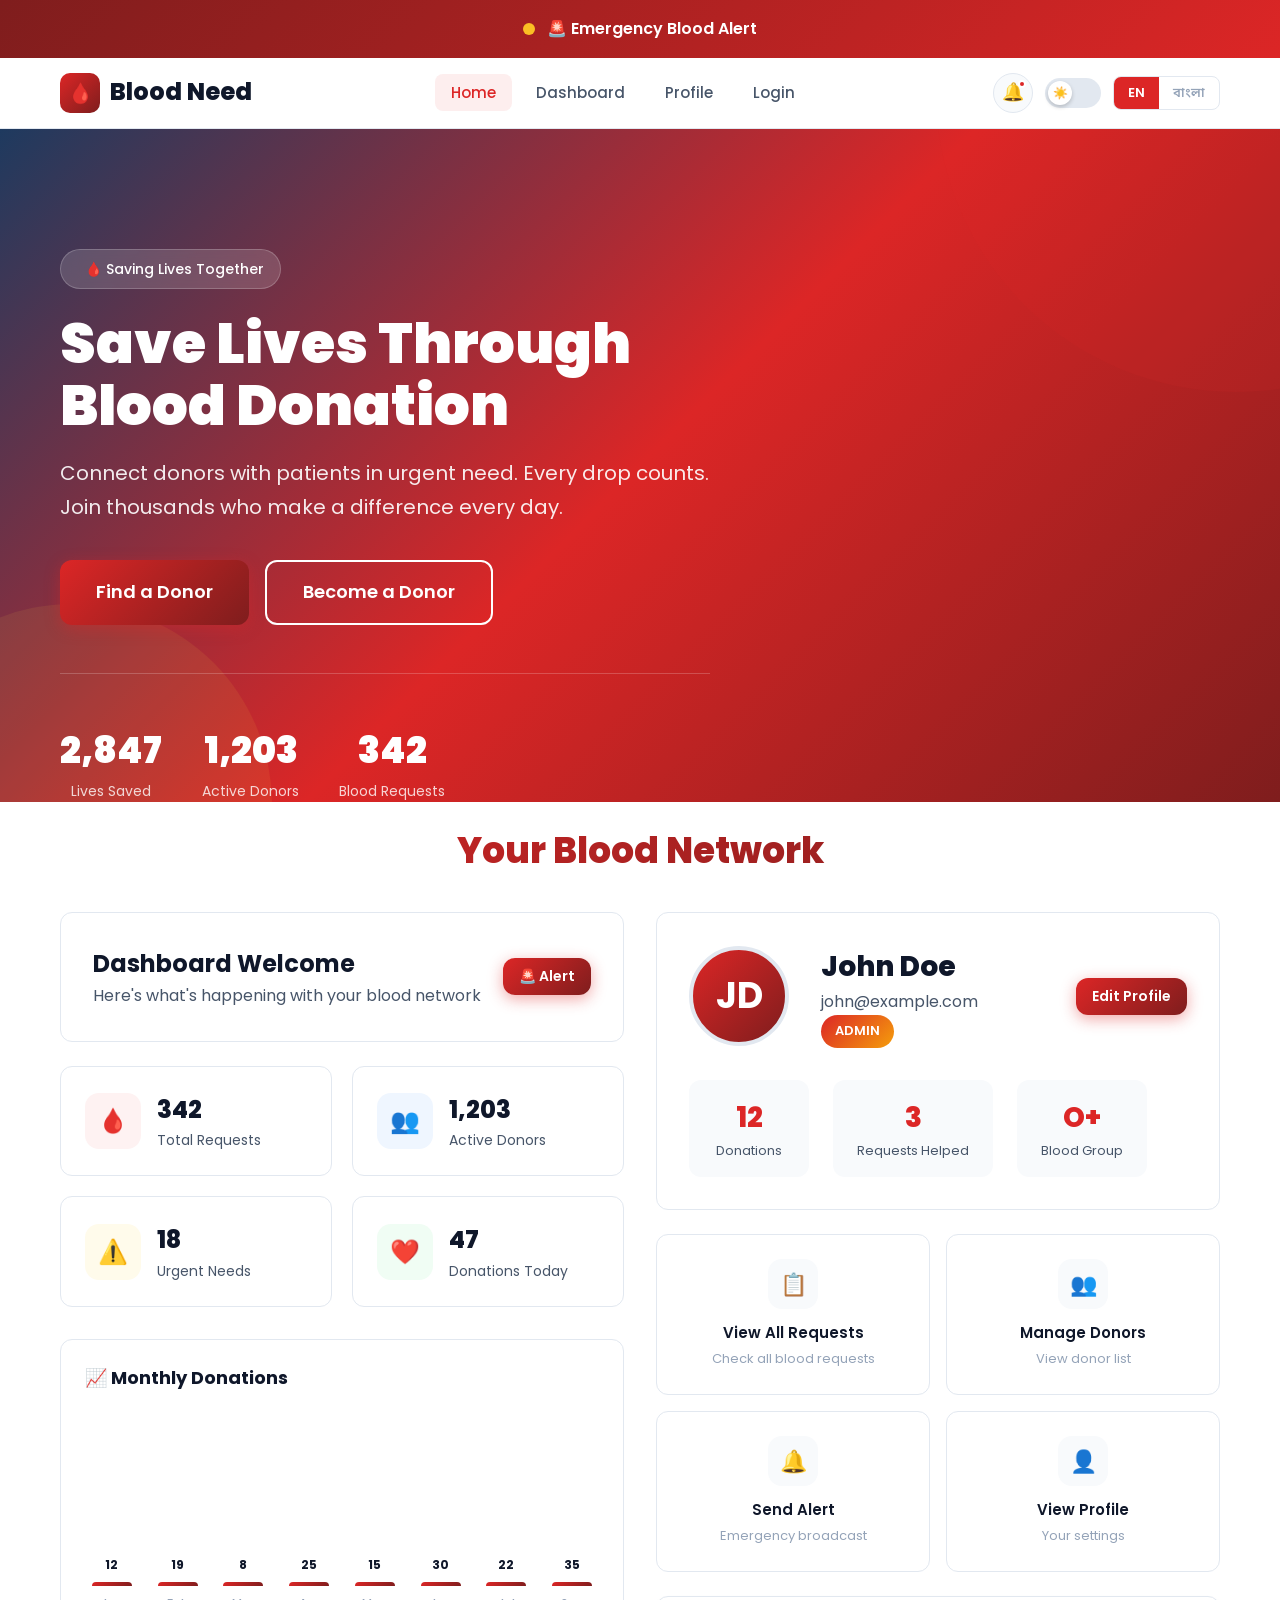
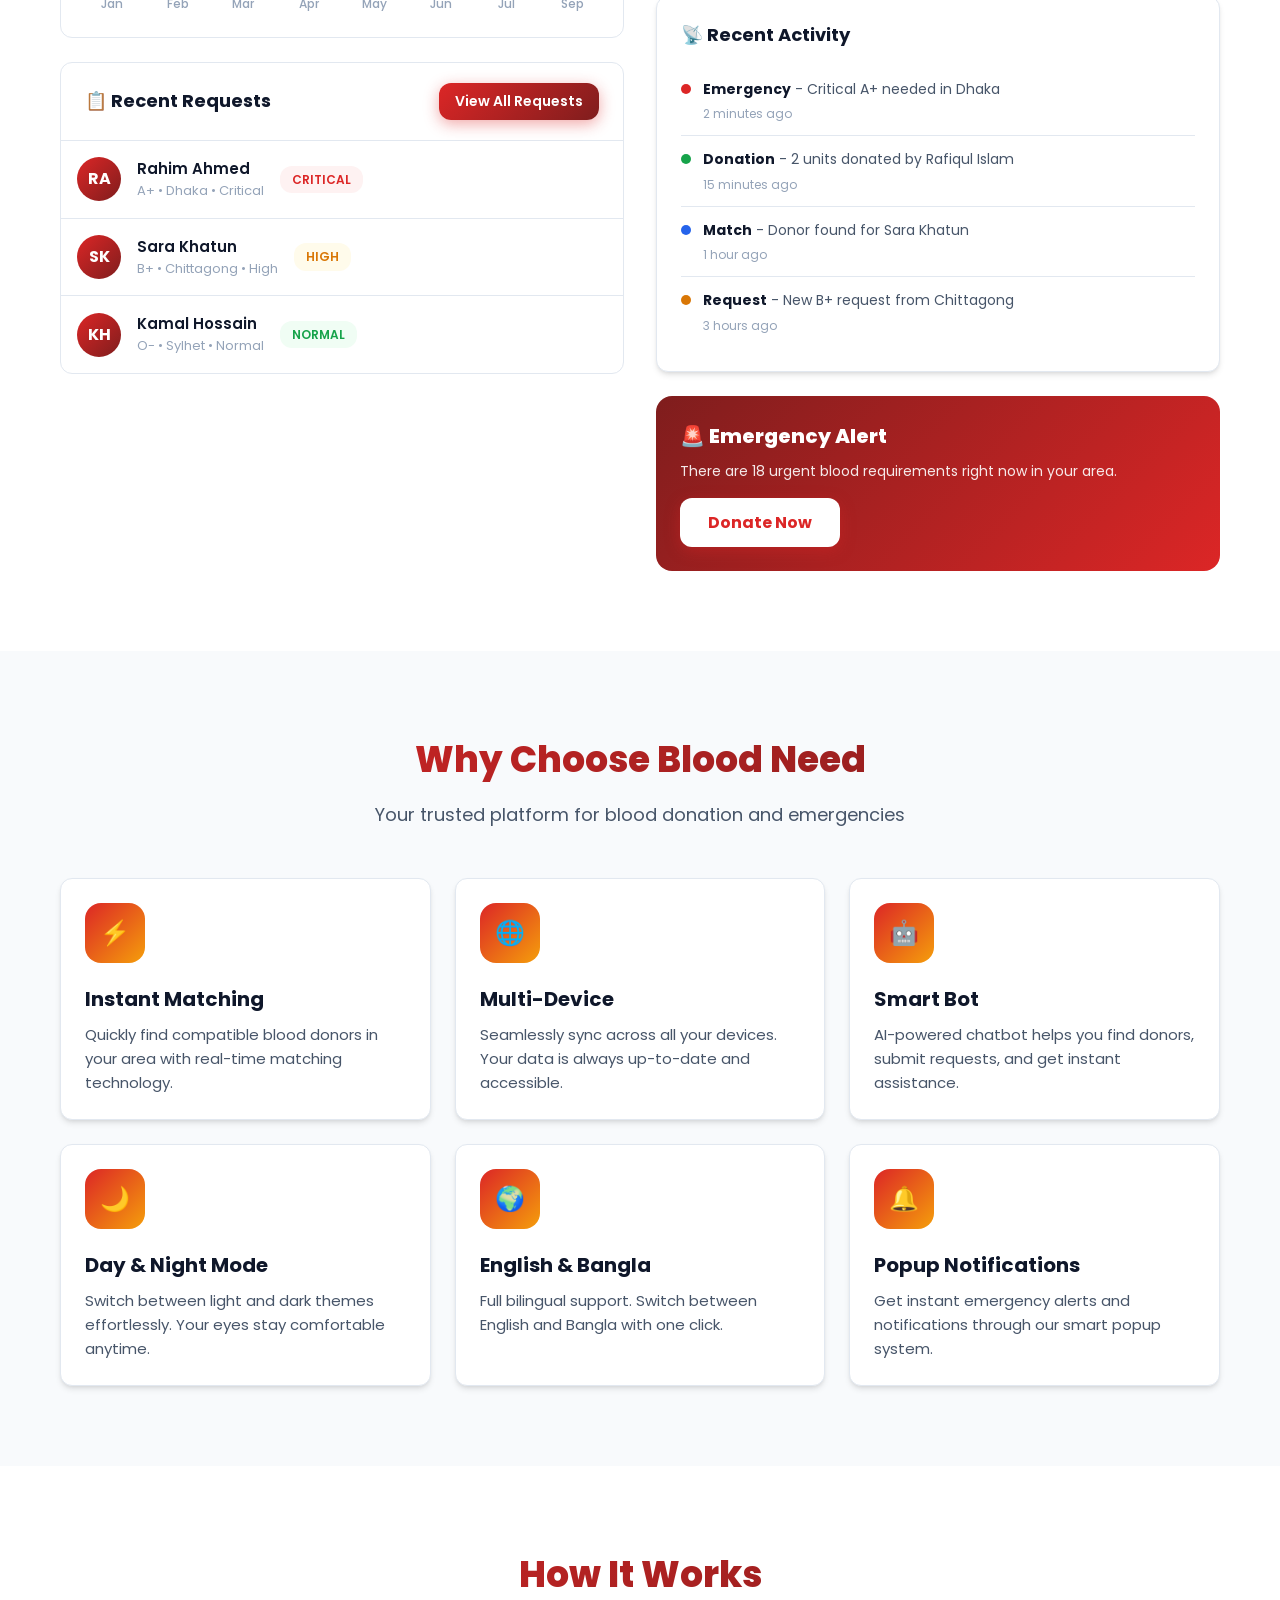
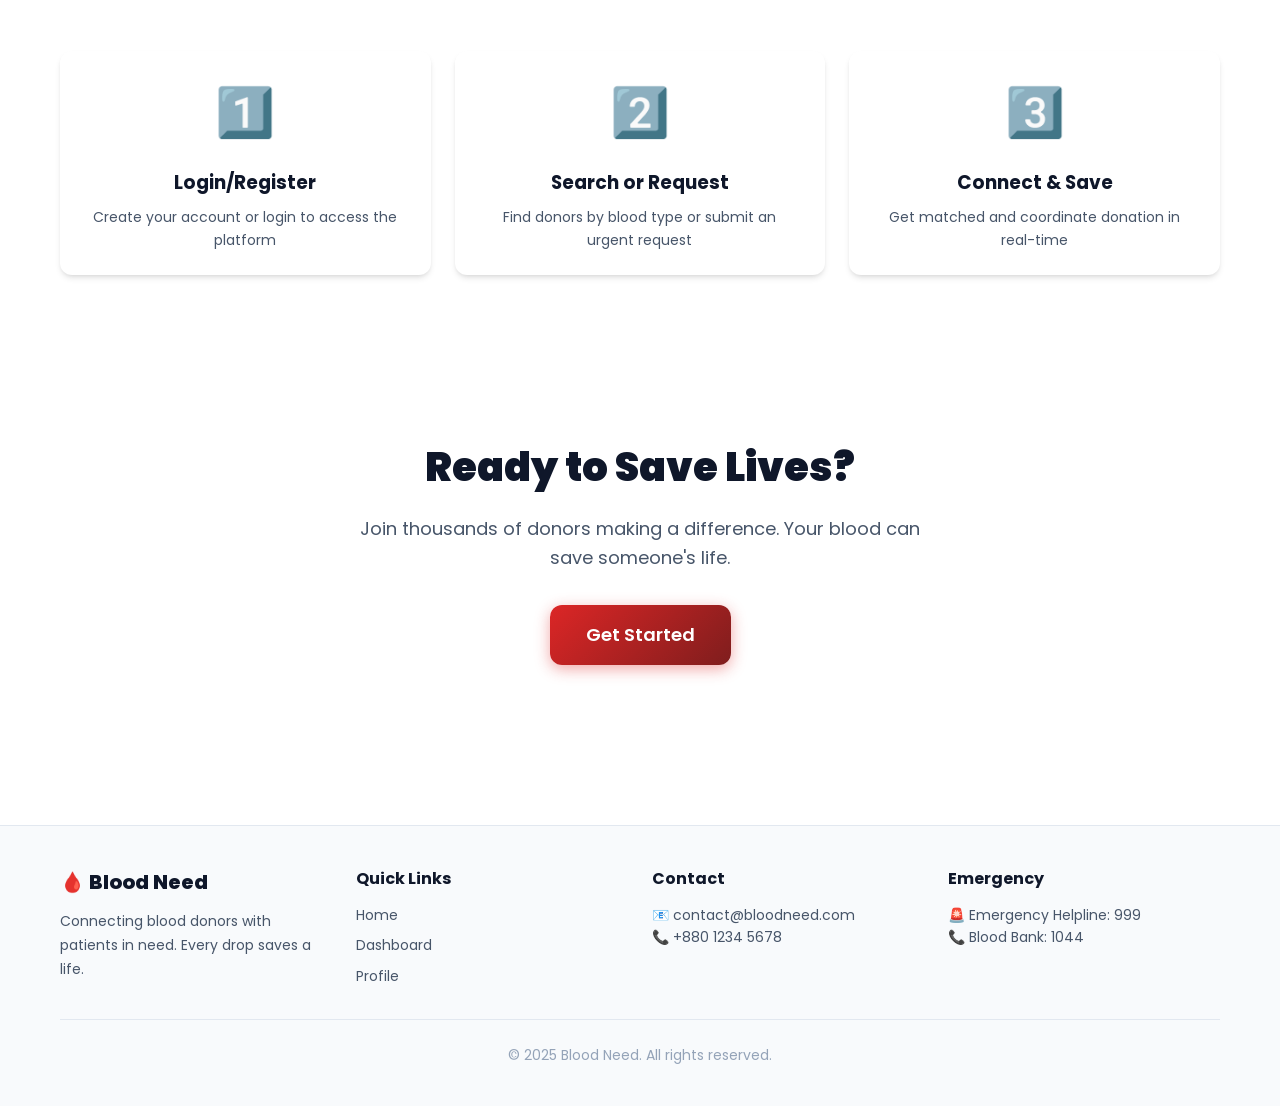
==== commit bd63e328: "fix: localStorage error handling, initLanguage on load, toggle emoji via CSS, remove template litera" ====
--- a/index.html
+++ b/index.html
@@ -368,45 +368,26 @@
         </div>
     </footer>
 
-    <script>
-        document.addEventListener('DOMContentLoaded', function() {
-            if (typeof BloodBot !== 'undefined') new BloodBot();
-            if (typeof ThemeManager !== 'undefined') new ThemeManager();
-            if (typeof LanguageManager !== 'undefined') new LanguageManager();
-            
-            // Set profile data from localStorage
-            const user = JSON.parse(localStorage.getItem('bloodneed_user') || 'null');
-            if (user) {
-                const avatar = document.getElementById('homeProfileAvatar');
-                const name = document.getElementById('homeProfileName');
-                const email = document.getElementById('homeProfileEmail');
-                const role = document.getElementById('homeProfileRole');
-                if (avatar) avatar.textContent = user.name.charAt(0).toUpperCase();
-                if (name) name.textContent = user.name;
-                if (email) email.textContent = user.email;
-                if (role) {
-                    role.textContent = (user.role || 'user').toUpperCase();
-                    role.className = 'profile-role-badge ' + (user.role || 'user');
+        <script>
+            document.addEventListener('DOMContentLoaded', function() {
+                if (typeof initLanguage === 'function') initLanguage();
+                if (typeof BloodBot !== 'undefined') new BloodBot();
+                if (typeof ThemeManager !== 'undefined') new ThemeManager();
+                if (typeof LanguageManager !== 'undefined') new LanguageManager();
+                if (typeof DashboardManager !== 'undefined') { const dm = new DashboardManager(); dm.renderStats('homeStats'); dm.renderRequests('homeRequests'); }
+                try { var _user = JSON.parse(localStorage.getItem('bloodneed_user') || 'null'); } catch(e) { var _user = null; }
+                if (_user) {
+                    const avatar = document.getElementById('homeProfileAvatar');
+                    const name = document.getElementById('homeProfileName');
+                    const email = document.getElementById('homeProfileEmail');
+                    const role = document.getElementById('homeProfileRole');
+                    if (avatar) avatar.textContent = _user.name.charAt(0).toUpperCase();
+                    if (name) name.textContent = _user.name;
+                    if (email) email.textContent = _user.email;
+                    if (role) { role.textContent = (_user.role||'user').toUpperCase(); role.className = 'profile-role-badge '+(_user.role||'user'); }
                 }
-            }
-        });
-
-        function showEmergency() {
-            const popup = document.createElement('div');
-            popup.className = 'emergency-popup show';
-            popup.innerHTML = `
-                <div class="emergency-card">
-                    <div class="emergency-icon">🚨</div>
-                    <h2>Urgent: Blood Emergency!</h2>
-                    <p>There is an urgent blood requirement in your area.</p>
-                    <div style="display:flex;gap:12px;justify-content:center;flex-wrap:wrap;">
-                        <button class="btn btn-primary" onclick="this.closest('.emergency-popup').remove()">Donate Now</button>
-                        <button class="btn btn-secondary" onclick="this.closest('.emergency-popup').remove()">Remind Later</button>
-                    </div>
-                </div>
-            `;
-            document.body.appendChild(popup);
-        }
-    </script>
-</body>
+            });
+            function showEmergency() { const popup = document.createElement('div'); popup.className = 'emergency-popup show'; popup.innerHTML = '<div class="emergency-card"><div class="emergency-icon">🚨</div><h2>Urgent: Blood Emergency!</h2><p>There is an urgent blood requirement in your area.</p><div style="display:flex;gap:12px;justify-content:center;flex-wrap:wrap;"><button class="btn btn-primary" onclick="this.closest(\'.emergency-popup\').remove()">Donate Now</button><button class="btn btn-secondary" onclick="this.closest(\'.emergency-popup\').remove()">Remind Later</button></div></div>'; document.body.appendChild(popup); }
+        </script>
+    </body>
 </html>
--- a/resources/static/css/style.css
+++ b/resources/static/css/style.css
@@ -396,8 +396,16 @@
     box-shadow: 0 2px 4px rgba(0,0,0,0.2);
 }
 
+.theme-toggle .toggle-circle::after {
+    content: '☀️';
+}
+
 [data-theme="dark"] .theme-toggle .toggle-circle {
     left: 29px;
+}
+
+[data-theme="dark"] .theme-toggle .toggle-circle::after {
+    content: '🌙';
 }
 
 /* Language Toggle */
